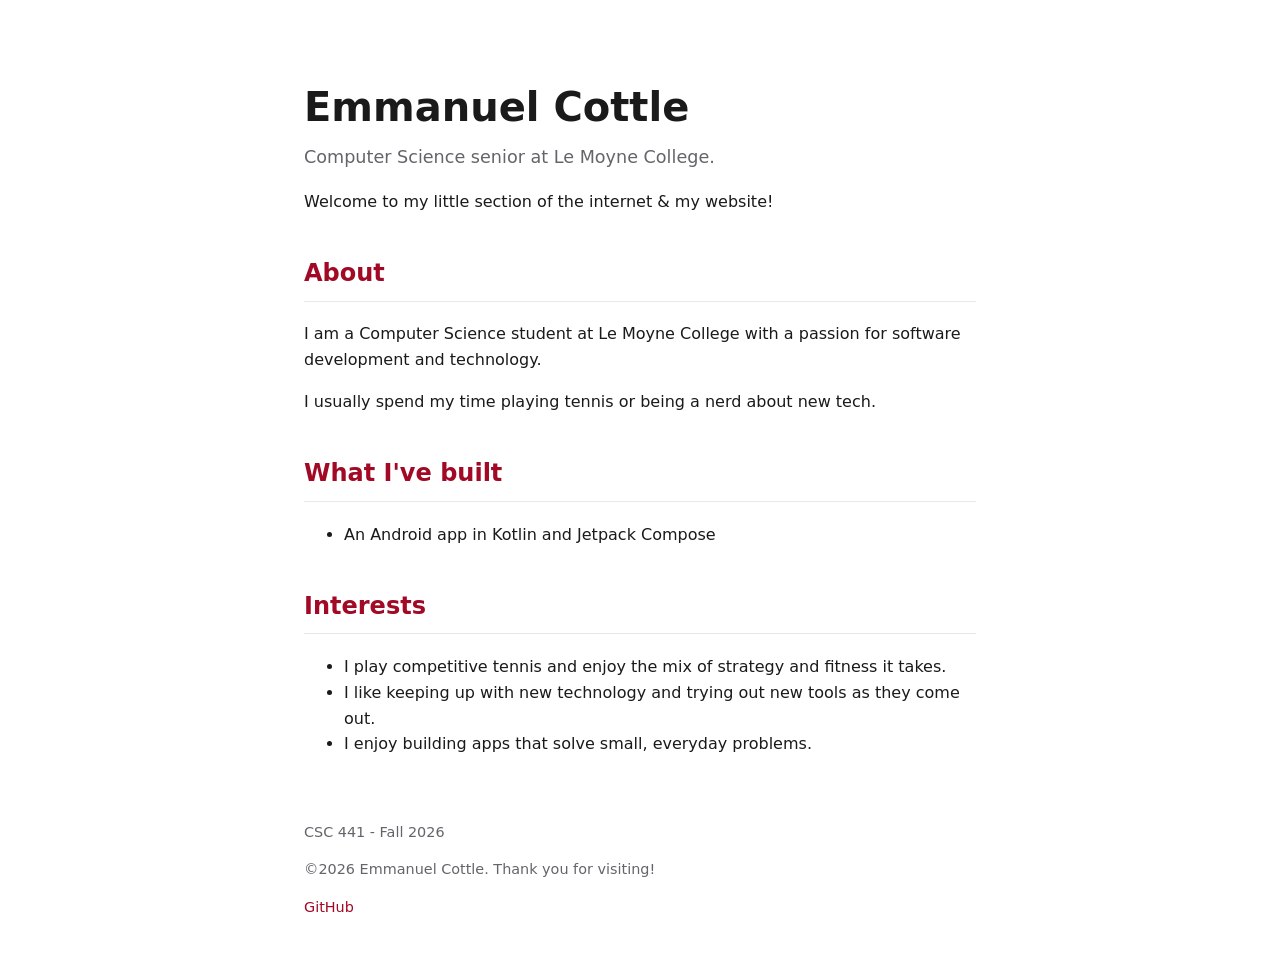
==== index.html @ f89ab363 "Lab 11 done" ====
<!DOCTYPE html>
<html lang="en">

<head>
    <meta charset="UTF-8">
    <meta name="viewport" content="width=device-width, initial-scale=1.0">
    <title>Emmanuel Cottle</title>
    <link rel="stylesheet" href="styles.css">
</head>

<body>
    <!-- Class 11 · Step 2: the page -->
    <header>
        <h1>Emmanuel Cottle</h1>
        <p>Computer Science senior at Le Moyne College.</p>
    </header>

    <main>
        <p>Welcome to my little section of the internet &amp; my website!</p>

        <section>
            <h2>About</h2>
            <p>I am a Computer Science student at Le Moyne College with a passion for software development and technology.</p>
            <p>I usually spend my time playing tennis or being a nerd about new tech.</p>
        </section>

        <section>
            <h2>What I've built</h2>
            <ul>
                <li>An Android app in Kotlin and Jetpack Compose</li>
            </ul>
        </section>

        <!-- Lab 11 · Task 2: a third section -->
        <section>
            <h2>Interests</h2>
            <ul>
                <li>I play competitive tennis and enjoy the mix of strategy and fitness it takes.</li>
                <li>I like keeping up with new technology and trying out new tools as they come out.</li>
                <li>I enjoy building apps that solve small, everyday problems.</li>
            </ul>
        </section>
    </main>

    <footer>
        <p>CSC 441 - Fall 2026</p>
        <p>&copy;2026 Emmanuel Cottle. Thank you for visiting!</p>
        <!-- Lab 11 · Task 3: a link off my page -->
        <a href="https://github.com/Solarrayplayz" target="_blank" rel="noopener">GitHub</a>
    </footer>
</body>

</html>
---- styles.css ----
/* Class 11 · Step 4: the basics */
:root {
    --text: #1a1a1a;
    --text-muted: #63656b;
    --accent: #a10925;
    --background: #ffffff;
    --border: #e5e7eb;
}

body {
    font-family: system-ui, -apple-system, "Segoe UI", sans-serif;
    color: var(--text);
    background: var(--background);
    line-height: 1.6;
    max-width: 42rem;
    margin: 0 auto;
    padding: 3rem 1.5rem;
}

h1 { font-size: 2.5rem; margin-bottom: 0.25rem; }

header p { color: var(--text-muted); font-size: 1.1rem; margin-top: 0; }

h2 {
    color: var(--accent);
    margin-top: 2.5rem;
    border-bottom: 1px solid var(--border);
    padding-bottom: 0.5rem;
}

footer { margin-top: 4rem; color: var(--text-muted); font-size: 0.9rem; }

/* Lab 11 · Task 4: links */
a {
    color: var(--accent);
    text-decoration: none;
    border-bottom: 1px solid transparent;
}

a:hover { border-bottom-color: var(--accent); }
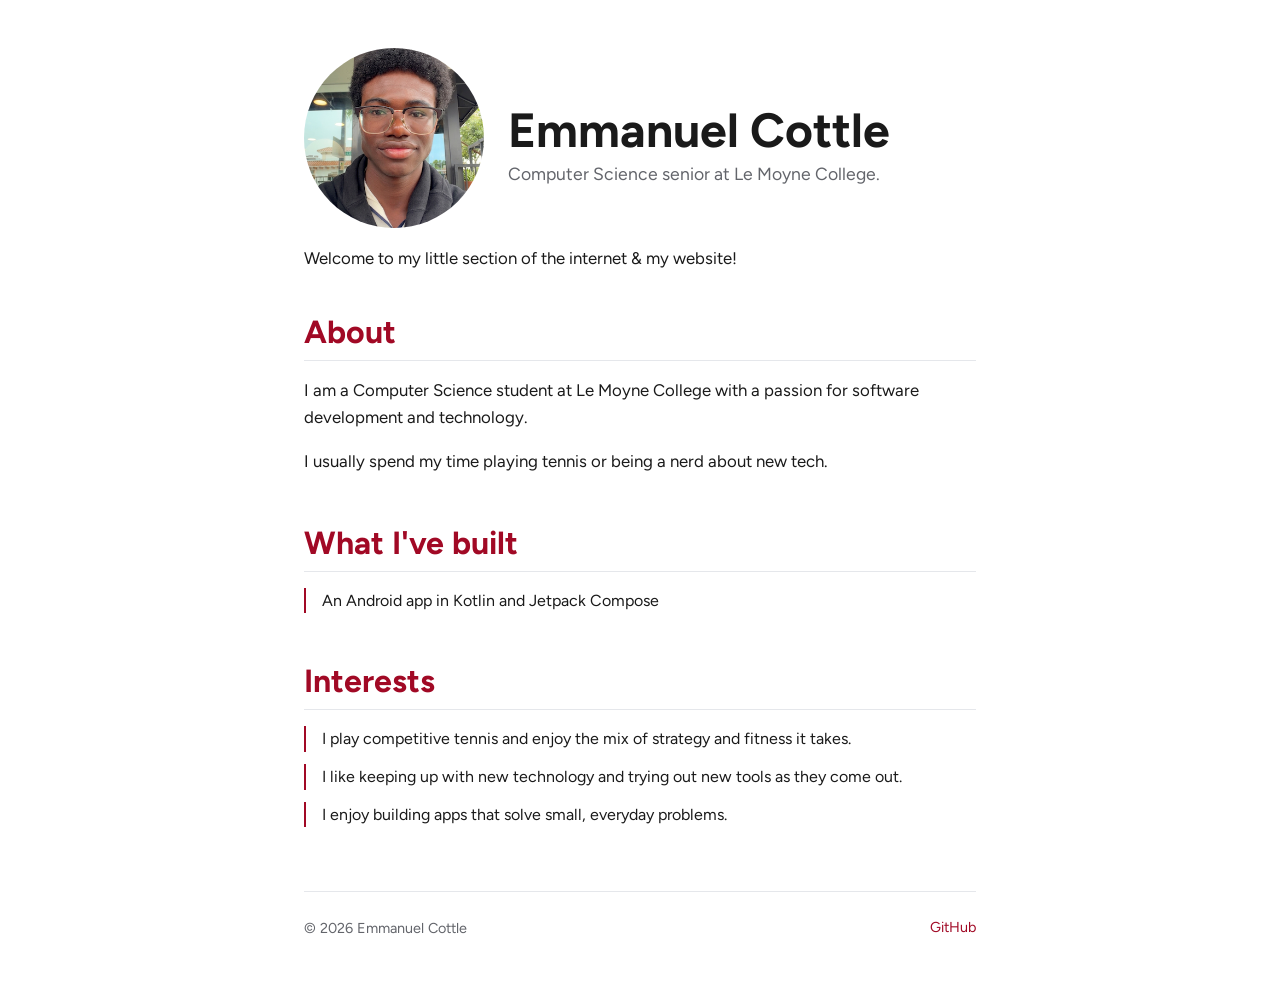
==== commit c7614eb4: "Lab 12 done" ====
--- a/index.html
+++ b/index.html
@@ -5,14 +5,23 @@
     <meta charset="UTF-8">
     <meta name="viewport" content="width=device-width, initial-scale=1.0">
     <title>Emmanuel Cottle</title>
+    <!-- Class 12 · Step 1: a typeface I chose -->
+    <link rel="preconnect" href="https://fonts.googleapis.com">
+    <link rel="preconnect" href="https://fonts.gstatic.com" crossorigin>
+    <link href="https://fonts.googleapis.com/css2?family=Figtree:wght@400;700&display=swap" rel="stylesheet">
     <link rel="stylesheet" href="styles.css">
 </head>
 
 <body>
     <!-- Class 11 · Step 2: the page -->
+    <!-- Lab 12 · Task 1: group the text so it stacks beside the photo -->
     <header>
-        <h1>Emmanuel Cottle</h1>
-        <p>Computer Science senior at Le Moyne College.</p>
+        <!-- Class 12 · Step 3: an image -->
+        <img src="images/me.jpg" alt="Portrait of Emmanuel Cottle" class="portrait">
+        <div>
+            <h1>Emmanuel Cottle</h1>
+            <p>Computer Science senior at Le Moyne College.</p>
+        </div>
     </header>
 
     <main>
@@ -42,9 +51,9 @@
         </section>
     </main>
 
+    <!-- Lab 12 · Task 3: two things in the footer -->
     <footer>
-        <p>CSC 441 - Fall 2026</p>
-        <p>&copy;2026 Emmanuel Cottle. Thank you for visiting!</p>
+        <p>&copy; 2026 Emmanuel Cottle</p>
         <!-- Lab 11 · Task 3: a link off my page -->
         <a href="https://github.com/Solarrayplayz" target="_blank" rel="noopener">GitHub</a>
     </footer>
--- a/styles.css
+++ b/styles.css
@@ -5,10 +5,10 @@
     --accent: #a10925;
     --background: #ffffff;
     --border: #e5e7eb;
-}
+} 
 
 body {
-    font-family: system-ui, -apple-system, "Segoe UI", sans-serif;
+    font-family: "Figtree", system-ui, -apple-system, "Segoe UI", sans-serif;
     color: var(--text);
     background: var(--background);
     line-height: 1.6;
@@ -17,18 +17,58 @@
     padding: 3rem 1.5rem;
 }
 
-h1 { font-size: 2.5rem; margin-bottom: 0.25rem; }
+/* Lab 12 · Task 1: header side by side */
+/* Lab 12 · Task 4: let the header stack when there isn't room */
+header {    
+    display: flex;
+    align-items: center;
+    gap: 1.5rem;
+    flex-wrap: wrap;
+}
 
-header p { color: var(--text-muted); font-size: 1.1rem; margin-top: 0; }
+h1 {
+    font-size: 3rem; /* Class 12 · Step 2: my own scale */
+    line-height: 1.1;
+    margin-bottom: 0.25rem;
+}
+
+header p {
+    color: var(--text-muted);
+    font-size: 1.1rem;
+    margin-top: 0;
+}
 
 h2 {
+    font-size: 2rem;
+    line-height: 1.25;
     color: var(--accent);
     margin-top: 2.5rem;
+    margin-bottom: 1rem;
     border-bottom: 1px solid var(--border);
     padding-bottom: 0.5rem;
 }
 
-footer { margin-top: 4rem; color: var(--text-muted); font-size: 0.9rem; }
+p {
+    font-size: 1.05rem;
+    margin-bottom: 1rem;
+}
+
+/* Lab 12 · Task 3: footer */
+footer {
+    margin-top: 4rem;
+    color: var(--text-muted);
+    font-size: 0.9rem;
+    border-top: 1px solid var(--border);
+    padding-top: 1.5rem;
+    display: flex;
+    justify-content: space-between;
+    align-items: center;
+}
+
+footer p {
+    margin: 0;
+    font-size: inherit;
+}
 
 /* Lab 11 · Task 4: links */
 a {
@@ -37,4 +77,26 @@
     border-bottom: 1px solid transparent;
 }
 
-a:hover { border-bottom-color: var(--accent); }+a:hover { border-bottom-color: var(--accent); }
+
+.portrait {
+    width: 180px;
+    height: 180px;
+    object-fit: cover;
+    border-radius: 50%;
+}
+
+/* Class 12 · Step 4: spacing on purpose */
+section { margin-bottom: 3rem; }
+
+/* Lab 12 · Task 2: list without bullets */
+ul {
+    list-style: none;
+    padding-left: 0;
+}
+
+li {
+    margin-bottom: 0.75rem;
+    padding-left: 1rem;
+    border-left: 2px solid var(--accent);
+}
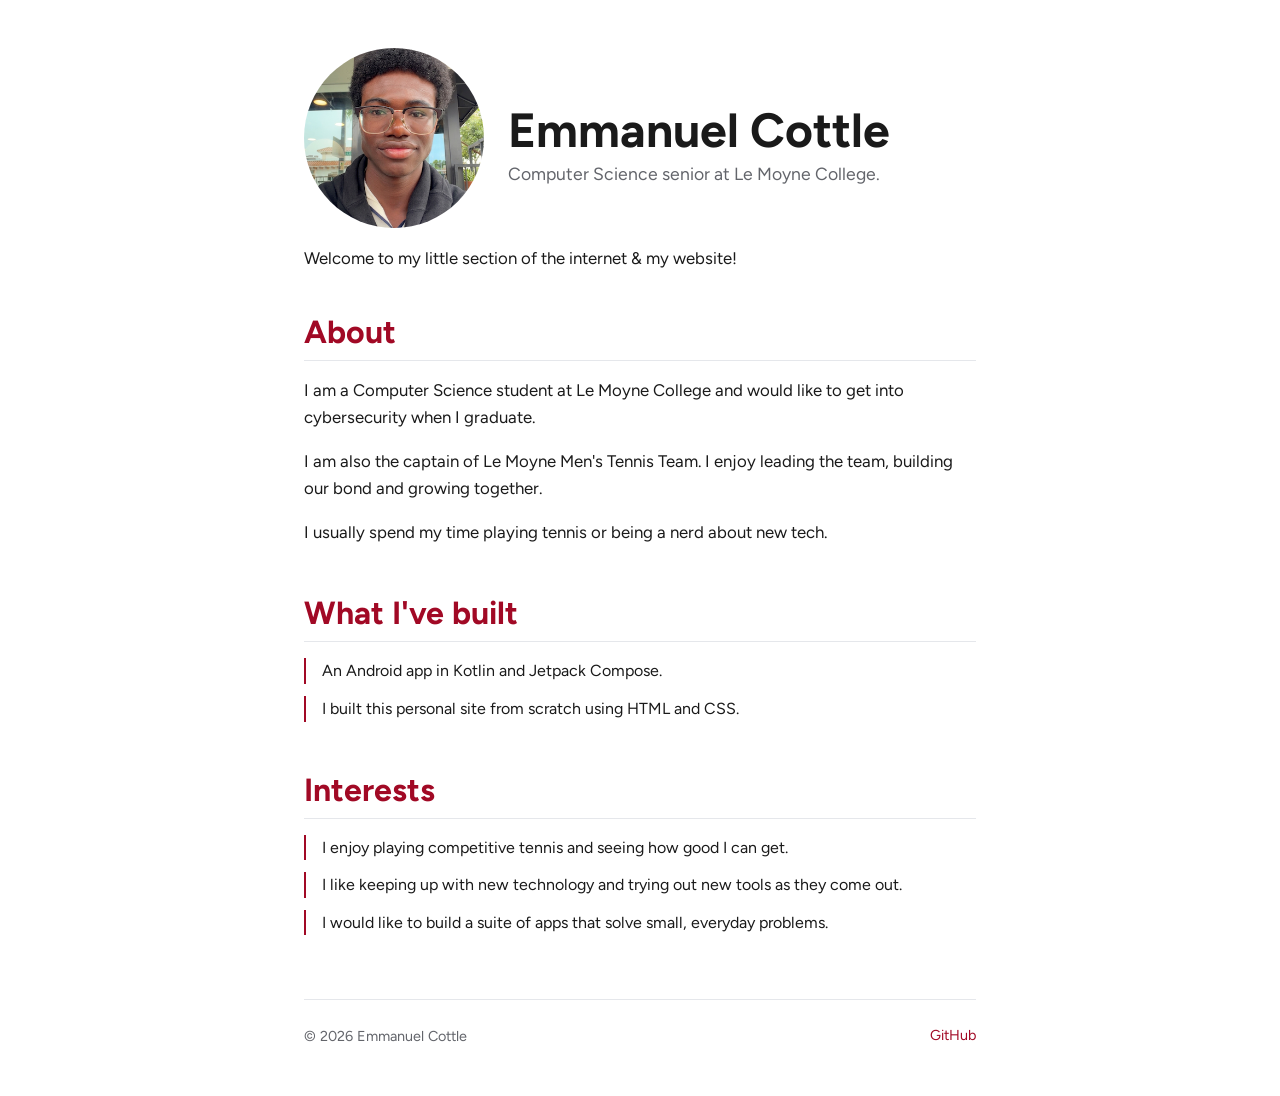
==== commit fcce3f07: "Editing content on website" ====
--- a/index.html
+++ b/index.html
@@ -29,14 +29,17 @@
 
         <section>
             <h2>About</h2>
-            <p>I am a Computer Science student at Le Moyne College with a passion for software development and technology.</p>
+            <p>I am a Computer Science student at Le Moyne College and would like to get into cybersecurity when I graduate.</p>
+            <p>I am also the captain of Le Moyne Men's Tennis Team. I enjoy leading the team, building our bond and growing together.</p>
             <p>I usually spend my time playing tennis or being a nerd about new tech.</p>
+           
         </section>
 
         <section>
             <h2>What I've built</h2>
             <ul>
-                <li>An Android app in Kotlin and Jetpack Compose</li>
+                <li>An Android app in Kotlin and Jetpack Compose.</li>
+                <li>I built this personal site from scratch using HTML and CSS.</li>
             </ul>
         </section>
 
@@ -44,9 +47,9 @@
         <section>
             <h2>Interests</h2>
             <ul>
-                <li>I play competitive tennis and enjoy the mix of strategy and fitness it takes.</li>
+                <li>I enjoy playing competitive tennis and seeing how good I can get.</li>
                 <li>I like keeping up with new technology and trying out new tools as they come out.</li>
-                <li>I enjoy building apps that solve small, everyday problems.</li>
+                <li>I would like to build a suite of apps that solve small, everyday problems.</li>
             </ul>
         </section>
     </main>
--- a/styles.css
+++ b/styles.css
@@ -99,4 +99,4 @@
     margin-bottom: 0.75rem;
     padding-left: 1rem;
     border-left: 2px solid var(--accent);
-}+}
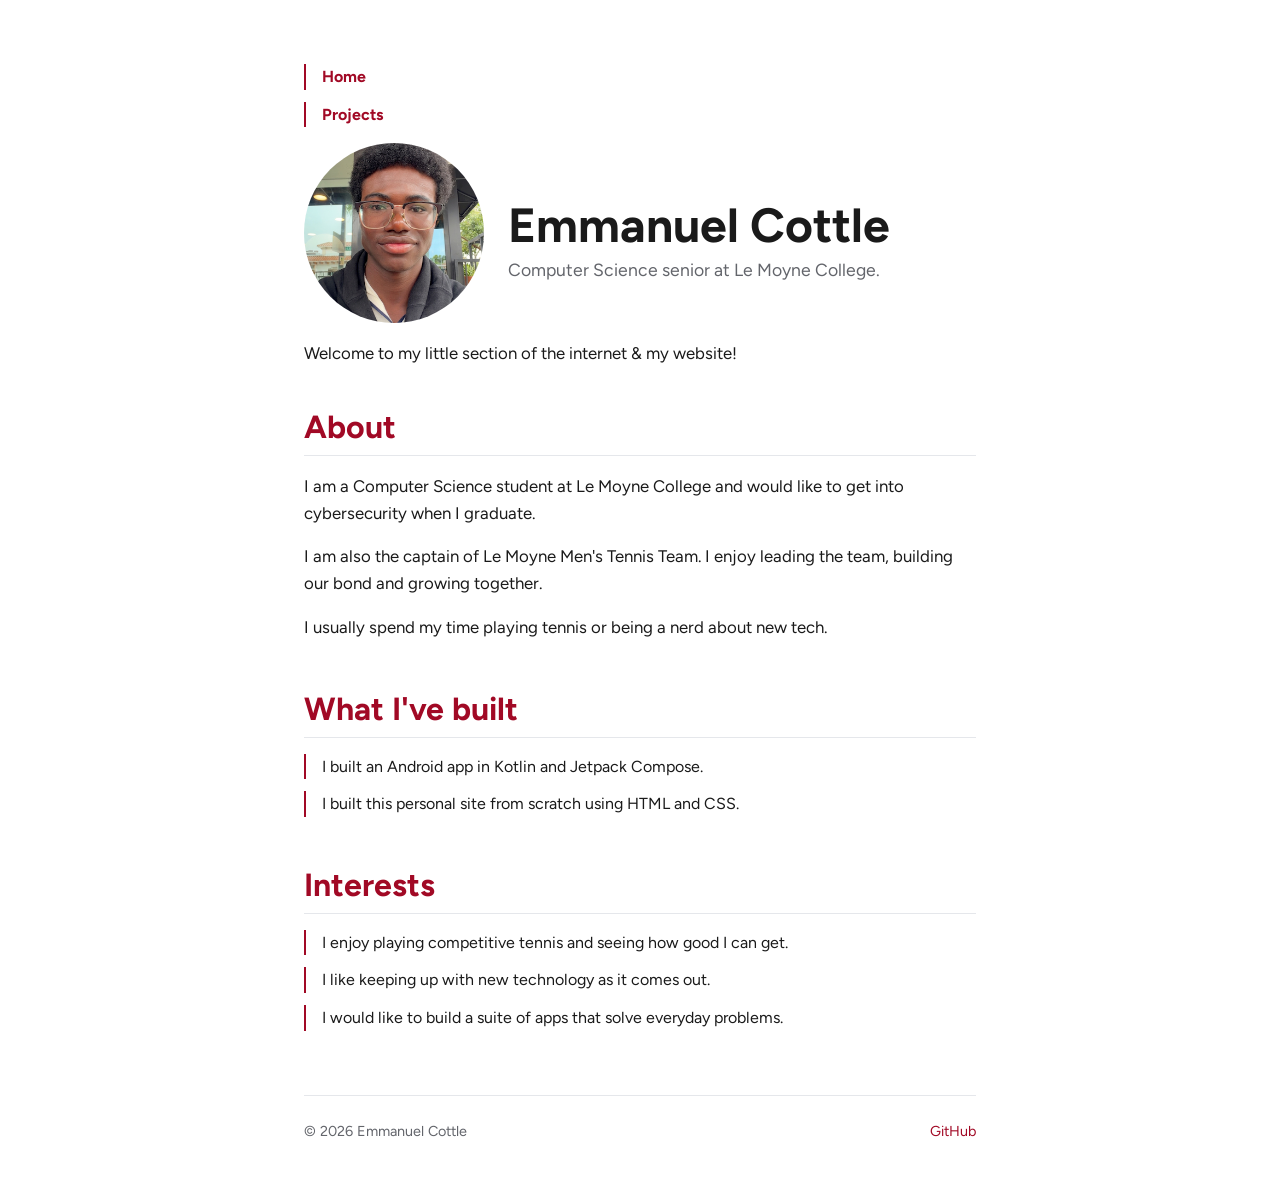
==== commit 52bc49b7: "S13 Done" ====
--- a/index.html
+++ b/index.html
@@ -13,6 +13,13 @@
 </head>
 
 <body>
+    <!-- Class 13 · Step 2: navigation -->
+    <nav>
+        <ul>
+            <li><a href="index.html">Home</a></li>
+            <li><a href="projects.html">Projects</a></li>
+        </ul>
+    </nav>
     <!-- Class 11 · Step 2: the page -->
     <!-- Lab 12 · Task 1: group the text so it stacks beside the photo -->
     <header>
@@ -38,7 +45,7 @@
         <section>
             <h2>What I've built</h2>
             <ul>
-                <li>An Android app in Kotlin and Jetpack Compose.</li>
+                <li>I built an Android app in Kotlin and Jetpack Compose.</li>
                 <li>I built this personal site from scratch using HTML and CSS.</li>
             </ul>
         </section>
@@ -48,8 +55,8 @@
             <h2>Interests</h2>
             <ul>
                 <li>I enjoy playing competitive tennis and seeing how good I can get.</li>
-                <li>I like keeping up with new technology and trying out new tools as they come out.</li>
-                <li>I would like to build a suite of apps that solve small, everyday problems.</li>
+                <li>I like keeping up with new technology as it comes out.</li>
+                <li>I would like to build a suite of apps that solve everyday problems.</li>
             </ul>
         </section>
     </main>
@@ -60,6 +67,6 @@
         <!-- Lab 11 · Task 3: a link off my page -->
         <a href="https://github.com/Solarrayplayz" target="_blank" rel="noopener">GitHub</a>
     </footer>
-</body>
+</body> 
 
 </html>
--- a/styles.css
+++ b/styles.css
@@ -100,3 +100,16 @@
     padding-left: 1rem;
     border-left: 2px solid var(--accent);
 }
+
+/* Class 13 · Step 3: the nav bar */
+
+nav a {
+    text-decoration: none;
+    font-weight: 700;
+    padding-bottom: 0.25rem; 
+    border-bottom: 2px solid transparent;
+}
+
+nav a:hover {
+    border-bottom-color: var(--accent);
+}
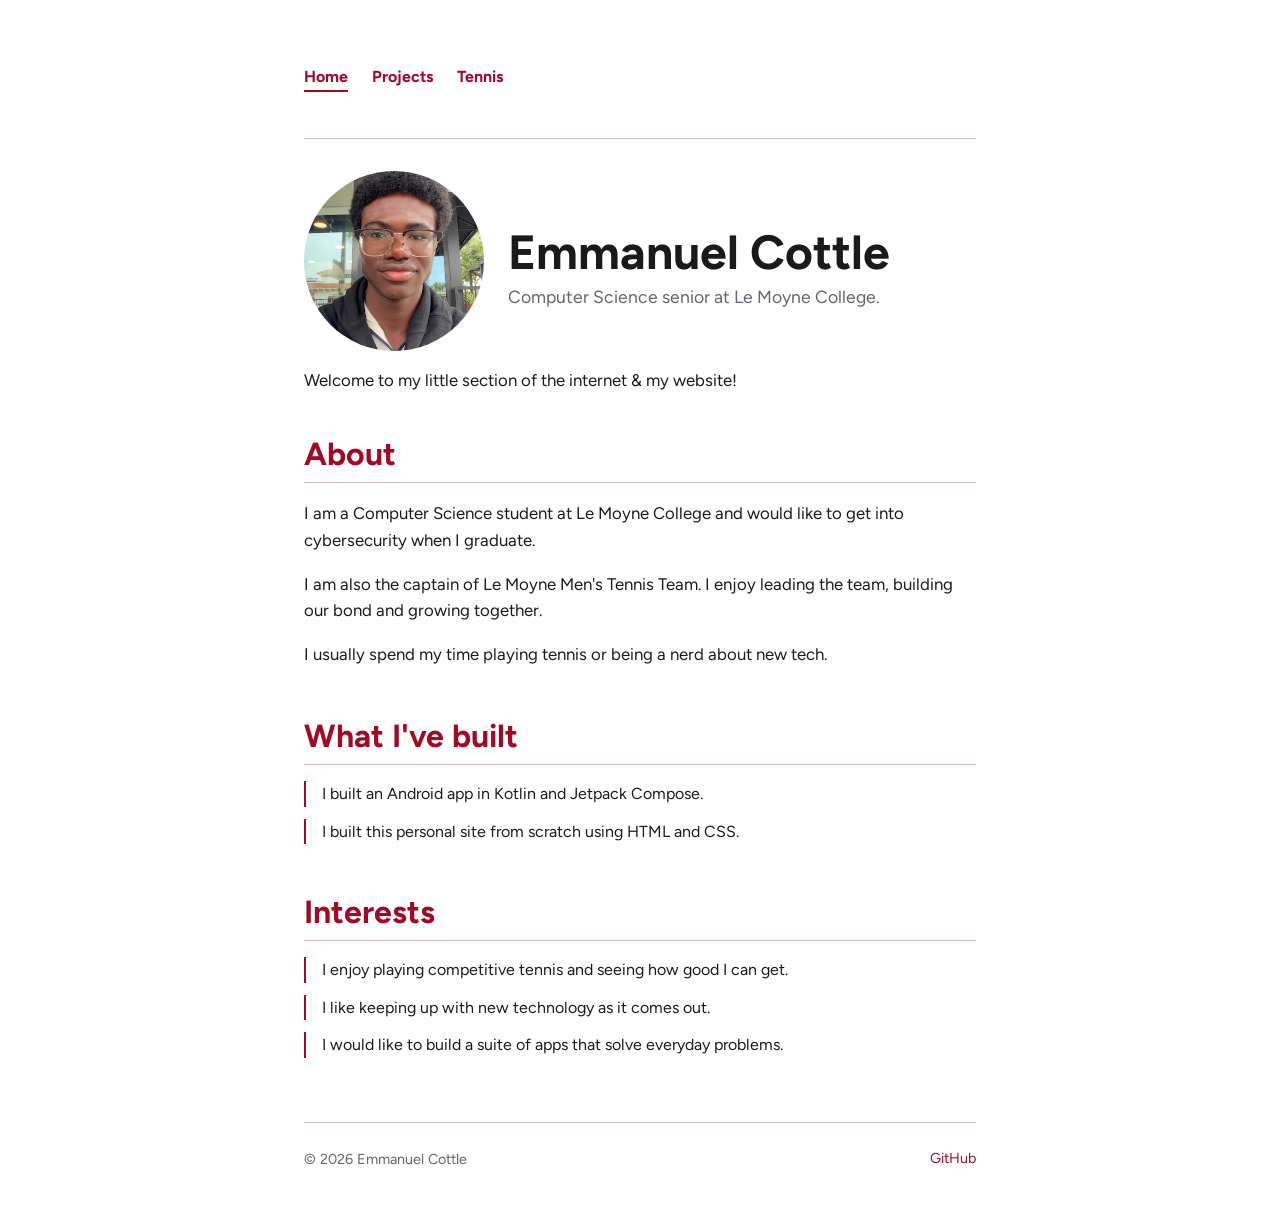
==== commit 35d9840b: "Lab 13 done" ====
--- a/index.html
+++ b/index.html
@@ -16,8 +16,9 @@
     <!-- Class 13 · Step 2: navigation -->
     <nav>
         <ul>
-            <li><a href="index.html">Home</a></li>
+            <li><a href="index.html" class ="current">Home</a></li>
             <li><a href="projects.html">Projects</a></li>
+            <li><a href="tennis.html">Tennis</a></li>
         </ul>
     </nav>
     <!-- Class 11 · Step 2: the page -->
--- a/styles.css
+++ b/styles.css
@@ -4,7 +4,7 @@
     --text-muted: #63656b;
     --accent: #a10925;
     --background: #ffffff;
-    --border: #e5e7eb;
+    --border: #d6baba;
 } 
 
 body {
@@ -112,4 +112,38 @@
 
 nav a:hover {
     border-bottom-color: var(--accent);
-}+}
+
+/* Lab 13 · Task 1: which page am I on */
+nav a.current {
+    border-bottom-color: var(--accent);
+    color: var(--accent);
+}
+
+/* Class 13 · Step 3: nav as a row */
+nav ul {
+    display: flex;
+    gap: 1.5rem;
+    list-style: none;
+    padding-left: 0;
+}
+
+nav li {
+    margin-bottom: 0;
+    padding-left: 0;
+    border-left: none;
+}
+
+/* Lab 13 · Task 4: separate the bar from the header */
+
+nav {
+    margin-bottom: 2rem;
+    border-bottom: 1px solid var(--border);
+    padding-bottom: 2rem;
+}
+
+/* Lab 13 · Task 5: keyboard focus outline */
+nav a:focus-visible {
+       outline: 2px solid var(--accent);
+       outline-offset: 4px;
+   }
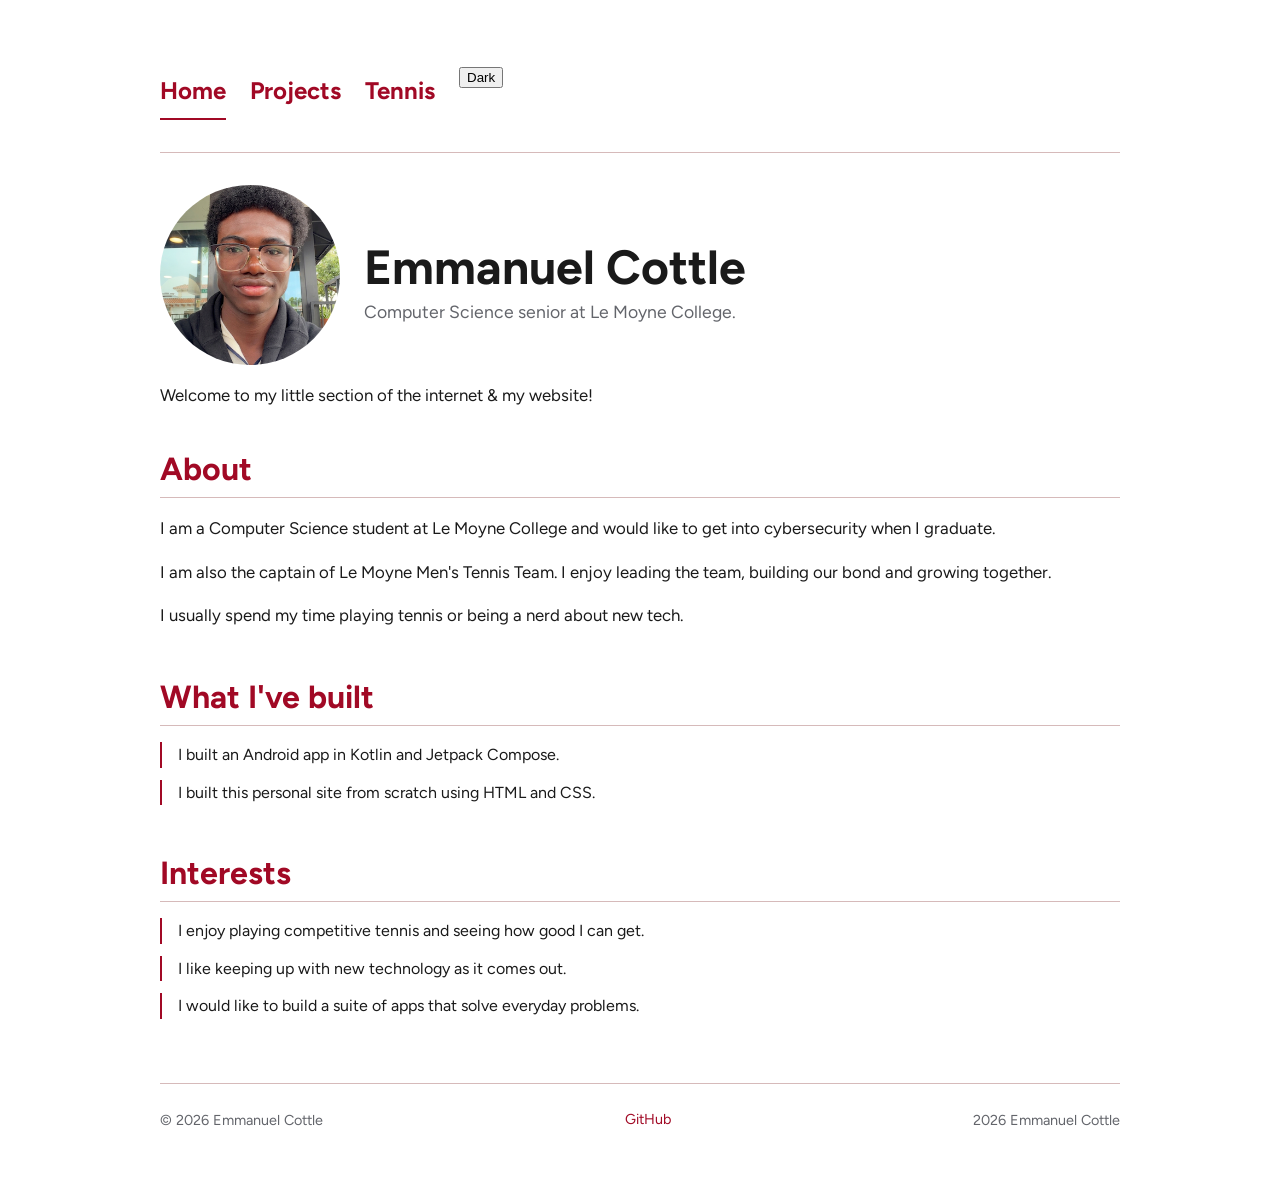
==== commit 89a76ae7: "S15 done" ====
--- a/index.html
+++ b/index.html
@@ -10,6 +10,10 @@
     <link rel="preconnect" href="https://fonts.gstatic.com" crossorigin>
     <link href="https://fonts.googleapis.com/css2?family=Figtree:wght@400;700&display=swap" rel="stylesheet">
     <link rel="stylesheet" href="styles.css">
+    <!-- Class 15: Step 1: my third file -->
+    <script src="script.js" defer></script>
+
+
 </head>
 
 <body>
@@ -19,6 +23,8 @@
             <li><a href="index.html" class ="current">Home</a></li>
             <li><a href="projects.html">Projects</a></li>
             <li><a href="tennis.html">Tennis</a></li>
+            <!-- Class 15: Step 3: the theme button -->
+            <li><button id="theme-toggle" type="button">Dark</button></li>
         </ul>
     </nav>
     <!-- Class 11 · Step 2: the page -->
@@ -67,6 +73,8 @@
         <p>&copy; 2026 Emmanuel Cottle</p>
         <!-- Lab 11 · Task 3: a link off my page -->
         <a href="https://github.com/Solarrayplayz" target="_blank" rel="noopener">GitHub</a>
+        <!-- Class 15: Step 2: the year, written by Javascript -->
+        <p> <span id="year"></span> Emmanuel Cottle</p>
     </footer>
 </body> 
 
--- a/styles.css
+++ b/styles.css
@@ -53,7 +53,150 @@
     margin-bottom: 1rem;
 }
 
+footer p {
+    margin: 0;
+    font-size: inherit;
+}
+
+/* Lab 11 · Task 4: links */
+a {
+    color: var(--accent);
+    text-decoration: none;
+    border-bottom: 1px solid transparent;
+}
+
+a:hover { border-bottom-color: var(--accent); }
+
+.portrait {
+    width: 180px;
+    height: 180px;
+    object-fit: cover;
+    border-radius: 50%;
+}
+
+/* Class 12 · Step 4: spacing on purpose */
+section { margin-bottom: 3rem; }
+
+/* Lab 12 · Task 2: list without bullets */
+ul {
+    list-style: none;
+    padding-left: 0;
+}
+
+li {
+    margin-bottom: 0.75rem;
+    padding-left: 1rem;
+    border-left: 2px solid var(--accent);
+}
+
+/* Class 13 · Step 3: the nav bar */
+/* Lab 14 · Task 5: bigger tap targets for the nav */
+
+nav a {
+    display: inline-block;
+    font-size: 1.5rem;
+    text-decoration: none;
+    font-weight: 700;
+    padding: 0.5rem 0; 
+    border-bottom: 2px solid transparent;
+}
+
+nav a:hover {
+    border-bottom-color: var(--accent);
+}
+
+/* Lab 13 · Task 1: which page am I on */
+nav a.current {
+    border-bottom-color: var(--accent);
+    color: var(--accent);
+}
+
+/* Class 13 · Step 3: nav as a row */
+/* Lab 14 · Task 1: the nav stacks on narrow screens */
+nav ul {
+    display: flex;
+    flex-direction: column;
+    gap: 0.5rem;
+    list-style: none;
+    padding-left: 0;
+    margin-bottom: 0;
+}
+
+@media (min-width: 40rem) {
+    nav ul {
+        flex-direction: row;
+        gap: 1.5rem;
+    }
+}
+
+@media (min-width: 40rem) {
+    nav ul {
+        flex-direction: row;
+        gap: 1.5rem;
+    }
+}
+
+nav li {
+    margin-bottom: 0;
+    padding-left: 0;
+    border-left: none;
+}
+
+/* Lab 13 · Task 4: separate the bar from the header */
+
+nav {
+    margin-bottom: 1rem;
+    border-bottom: 1px solid var(--border);
+    padding-bottom: 1rem;
+}
+
+/* Lab 14 · Task 5: less space under the nav on phones */
+@media (min-width: 40rem) {
+    nav {
+        margin-bottom: 2rem;
+        padding-bottom: 2rem;
+    }
+}
+
+/* Lab 13 · Task 5: keyboard focus outline */
+nav a:focus-visible {
+       outline: 2px solid var(--accent);
+       outline-offset: 4px;
+   }
+
+
+/* Class 14 · Step 3: stack by default */
+.cards {
+    display: flex;
+    flex-direction: column;
+    gap: 1.5rem;
+    justify-content: space-between;
+    align-items: flex-start;
+
+}
+
+.card {
+    flex: 1;
+    padding: 1.5rem;
+    border: 1px solid var(--border);
+    border-radius: 8px;
+    margin-bottom: 0;
+}
+
+.card h2 {
+    margin-top: 0;
+    font-size: 1.5rem;
+}
+
+/* Class 14 · Step 3: a row when there's room */
+@media (min-width: 40rem) {
+    .cards {
+        flex-direction: row;
+    }
+}
+
 /* Lab 12 · Task 3: footer */
+/* Lab 14 · Task 4: footer stacks on narrow screens */
 footer {
     margin-top: 4rem;
     color: var(--text-muted);
@@ -61,89 +204,35 @@
     border-top: 1px solid var(--border);
     padding-top: 1.5rem;
     display: flex;
-    justify-content: space-between;
+    flex-direction: column;
+    gap: 0.5rem;
     align-items: center;
 }
 
-footer p {
-    margin: 0;
-    font-size: inherit;
-}
-
-/* Lab 11 · Task 4: links */
-a {
-    color: var(--accent);
-    text-decoration: none;
-    border-bottom: 1px solid transparent;
-}
-
-a:hover { border-bottom-color: var(--accent); }
-
-.portrait {
-    width: 180px;
-    height: 180px;
-    object-fit: cover;
-    border-radius: 50%;
-}
-
-/* Class 12 · Step 4: spacing on purpose */
-section { margin-bottom: 3rem; }
-
-/* Lab 12 · Task 2: list without bullets */
-ul {
-    list-style: none;
-    padding-left: 0;
-}
-
-li {
-    margin-bottom: 0.75rem;
-    padding-left: 1rem;
-    border-left: 2px solid var(--accent);
-}
-
-/* Class 13 · Step 3: the nav bar */
-
-nav a {
-    text-decoration: none;
-    font-weight: 700;
-    padding-bottom: 0.25rem; 
-    border-bottom: 2px solid transparent;
-}
-
-nav a:hover {
-    border-bottom-color: var(--accent);
-}
-
-/* Lab 13 · Task 1: which page am I on */
-nav a.current {
-    border-bottom-color: var(--accent);
-    color: var(--accent);
-}
-
-/* Class 13 · Step 3: nav as a row */
-nav ul {
-    display: flex;
-    gap: 1.5rem;
-    list-style: none;
-    padding-left: 0;
-}
-
-nav li {
-    margin-bottom: 0;
-    padding-left: 0;
-    border-left: none;
-}
-
-/* Lab 13 · Task 4: separate the bar from the header */
-
-nav {
-    margin-bottom: 2rem;
-    border-bottom: 1px solid var(--border);
-    padding-bottom: 2rem;
-}
-
-/* Lab 13 · Task 5: keyboard focus outline */
-nav a:focus-visible {
-       outline: 2px solid var(--accent);
-       outline-offset: 4px;
-   }+@media (min-width: 40rem) {
+    footer {
+        flex-direction: row;
+        justify-content: space-between;
+    }
+}
+
+/* Lab 14 · extra: space between the header photo and the cards (tennis and projects pages) */
+.tennis-main,
+.projects-main {
+    margin-top: 2rem;
+}
+
+/* Lab 14 · Task 6: second breakpoint, widen the page on big monitors */
+@media (min-width: 64rem) {
+    body {
+        max-width: 60rem;
+    }
+}
+
+body.dark {
+    --text: white;
+    --text-muted: silver;
+    --accent: skyblue;
+    --background: rgb(0, 0, 0);
+    --border: dimgray;
+}
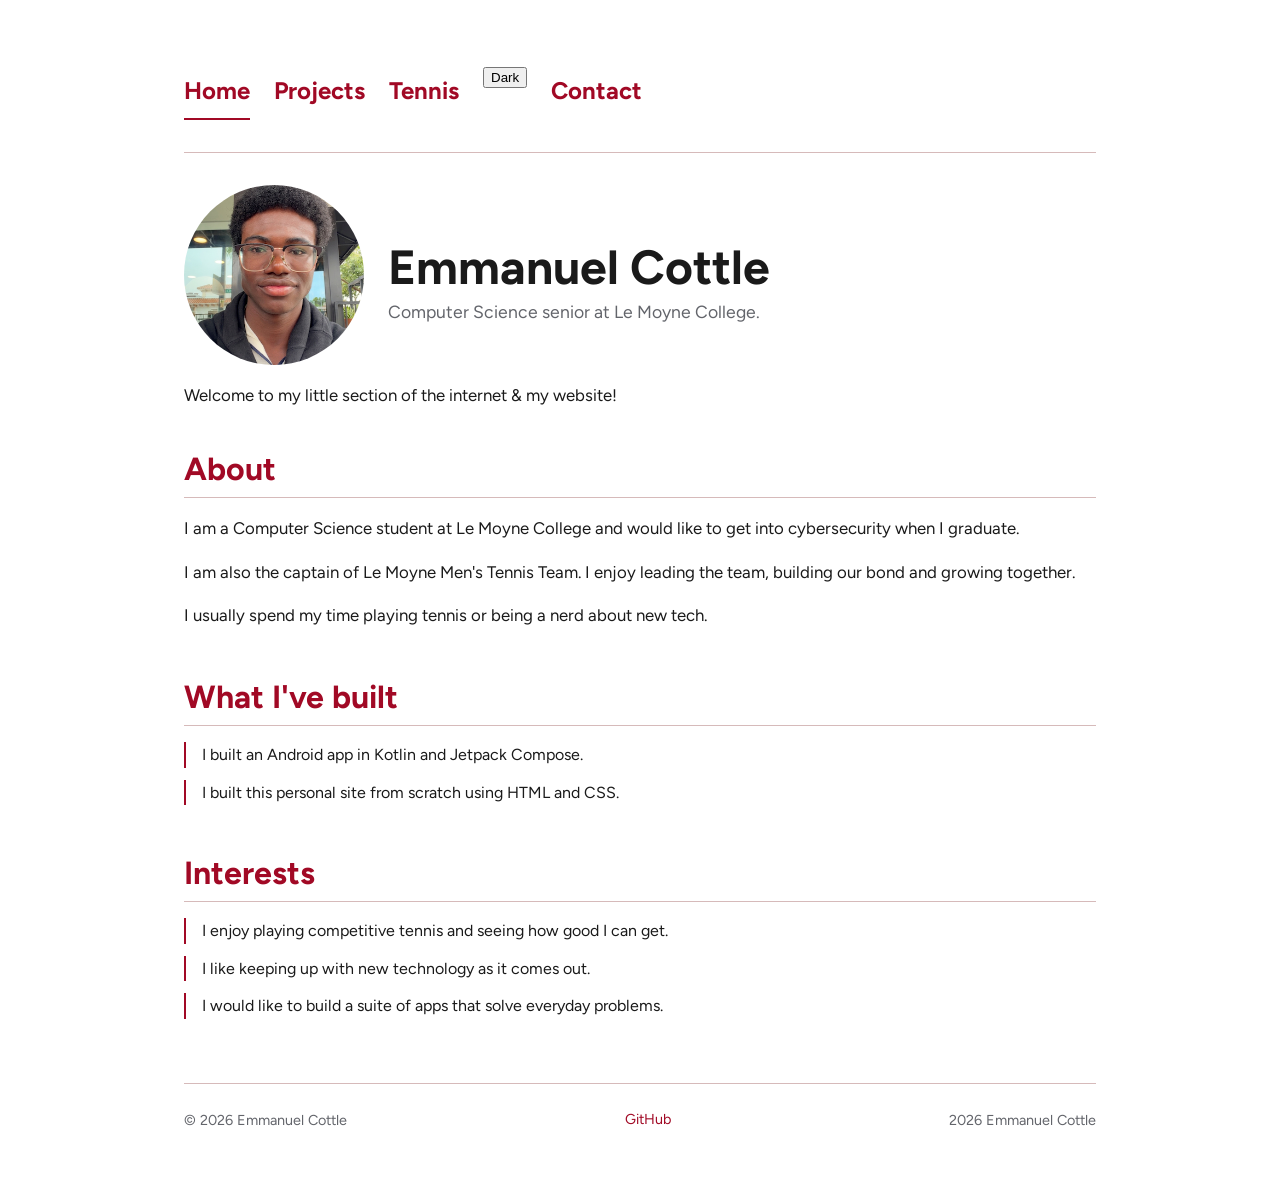
==== commit 715b4003: "Lab 16 in progress" ====
--- a/index.html
+++ b/index.html
@@ -25,6 +25,8 @@
             <li><a href="tennis.html">Tennis</a></li>
             <!-- Class 15: Step 3: the theme button -->
             <li><button id="theme-toggle" type="button">Dark</button></li>
+            <!-- Class 16 · Step 1: the contact link -->
+            <li><a href="contact.html">Contact</a></li> 
         </ul>
     </nav>
     <!-- Class 11 · Step 2: the page -->
--- a/styles.css
+++ b/styles.css
@@ -1,3 +1,8 @@
+/* Class 16 · Step 3: padding counts inside the width */
+* {
+    box-sizing: border-box;
+}
+
 /* Class 11 · Step 4: the basics */
 :root {
     --text: #1a1a1a;
@@ -173,6 +178,7 @@
     justify-content: space-between;
     align-items: flex-start;
 
+    
 }
 
 .card {
@@ -235,4 +241,22 @@
     --accent: skyblue;
     --background: rgb(0, 0, 0);
     --border: dimgray;
-}+}
+
+/* Class 16 · Step 3: the form */
+form label { display: block; font-weight: 700; margin-bottom: 0.25rem; }
+form input, form textarea {
+    font: inherit; width: 100%; padding: 0.5rem;
+    border: 1px solid var(--border); border-radius: 6px;
+    background: var(--background); color: var(--text);
+}
+form input:focus, form textarea:focus { outline: 2px solid var(--accent); outline-offset: 1px; }
+form button {
+    font: inherit; font-weight: 700; color: var(--background);
+    background: var(--accent); border: none; border-radius: 6px;
+    padding: 0.6rem 1.4rem; cursor: pointer;
+}
+#form-status { font-weight: 700; color: var(--accent); }
+
+/* Lab 16 · Task 1: the error state */
+#form-status.error { color: var(--error); }
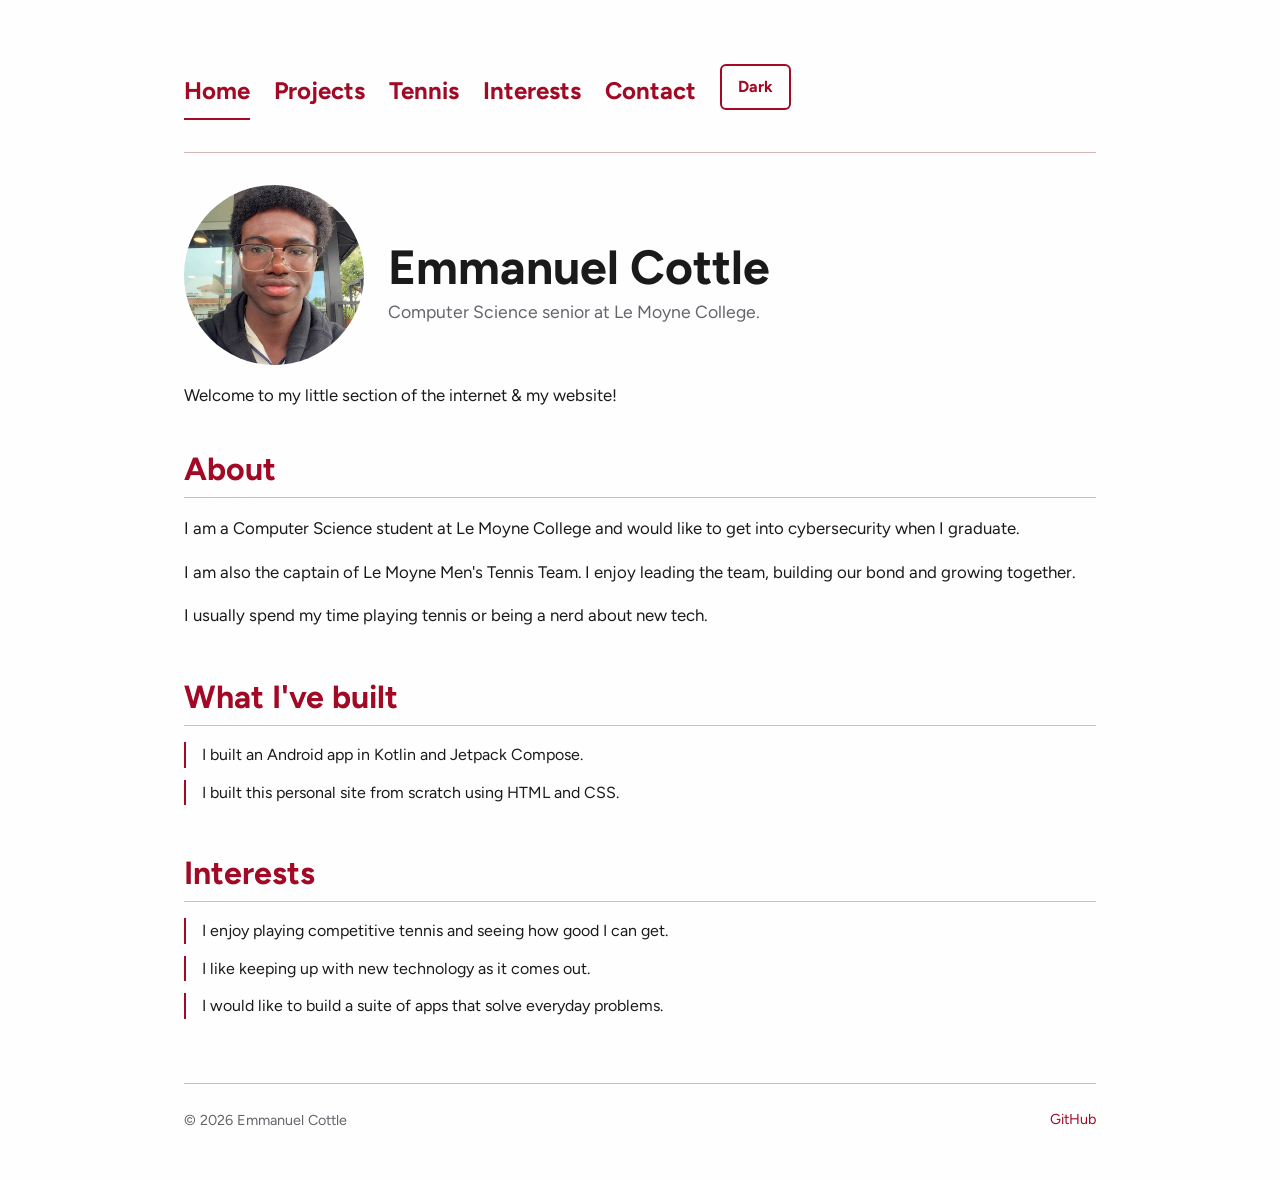
==== commit 2d8ade3e: "S20 done" ====
--- a/index.html
+++ b/index.html
@@ -23,10 +23,11 @@
             <li><a href="index.html" class ="current">Home</a></li>
             <li><a href="projects.html">Projects</a></li>
             <li><a href="tennis.html">Tennis</a></li>
-            <!-- Class 15: Step 3: the theme button -->
-            <li><button id="theme-toggle" type="button">Dark</button></li>
+            <li><a href="interests.html" >Interests</a></li>
             <!-- Class 16 · Step 1: the contact link -->
             <li><a href="contact.html">Contact</a></li> 
+            <!-- Lab 15 · Task 1: the theme button -->
+            <li><button id="theme-toggle" type="button">Dark</button></li>
         </ul>
     </nav>
     <!-- Class 11 · Step 2: the page -->
@@ -76,7 +77,6 @@
         <!-- Lab 11 · Task 3: a link off my page -->
         <a href="https://github.com/Solarrayplayz" target="_blank" rel="noopener">GitHub</a>
         <!-- Class 15: Step 2: the year, written by Javascript -->
-        <p> <span id="year"></span> Emmanuel Cottle</p>
     </footer>
 </body> 
 
--- a/styles.css
+++ b/styles.css
@@ -8,7 +8,8 @@
     --text: #1a1a1a;
     --text-muted: #63656b;
     --accent: #a10925;
-    --background: #ffffff;
+/* <!-- Lab 17 · Task 3: something I can see -->. Blinding users who visit my page for the love of the game */
+    --background: #fefefe;
     --border: #d6baba;
 } 
 
@@ -259,4 +260,27 @@
 #form-status { font-weight: 700; color: var(--accent); }
 
 /* Lab 16 · Task 1: the error state */
-#form-status.error { color: var(--error); }+#form-status.error { color: var(--error); }
+
+/* Lab 16 · Task 3: theme button matches the nav and is easy to tap */
+nav button {
+    font: inherit;
+    font-weight: 700;
+    color: var(--accent);
+    background: transparent;
+    border: 2px solid var(--accent);
+    border-radius: 6px;
+    padding: 0.5rem 1rem;
+    min-height: 44px;
+    cursor: pointer;
+}
+
+/* Lab 16 · Task 3: Send button is at least 44px tall */
+form button {
+    min-height: 44px;
+}
+
+/* Class 18: Step 2: the honeypot, hidden from peopple */
+.hidden-field { 
+    display: none;
+}
